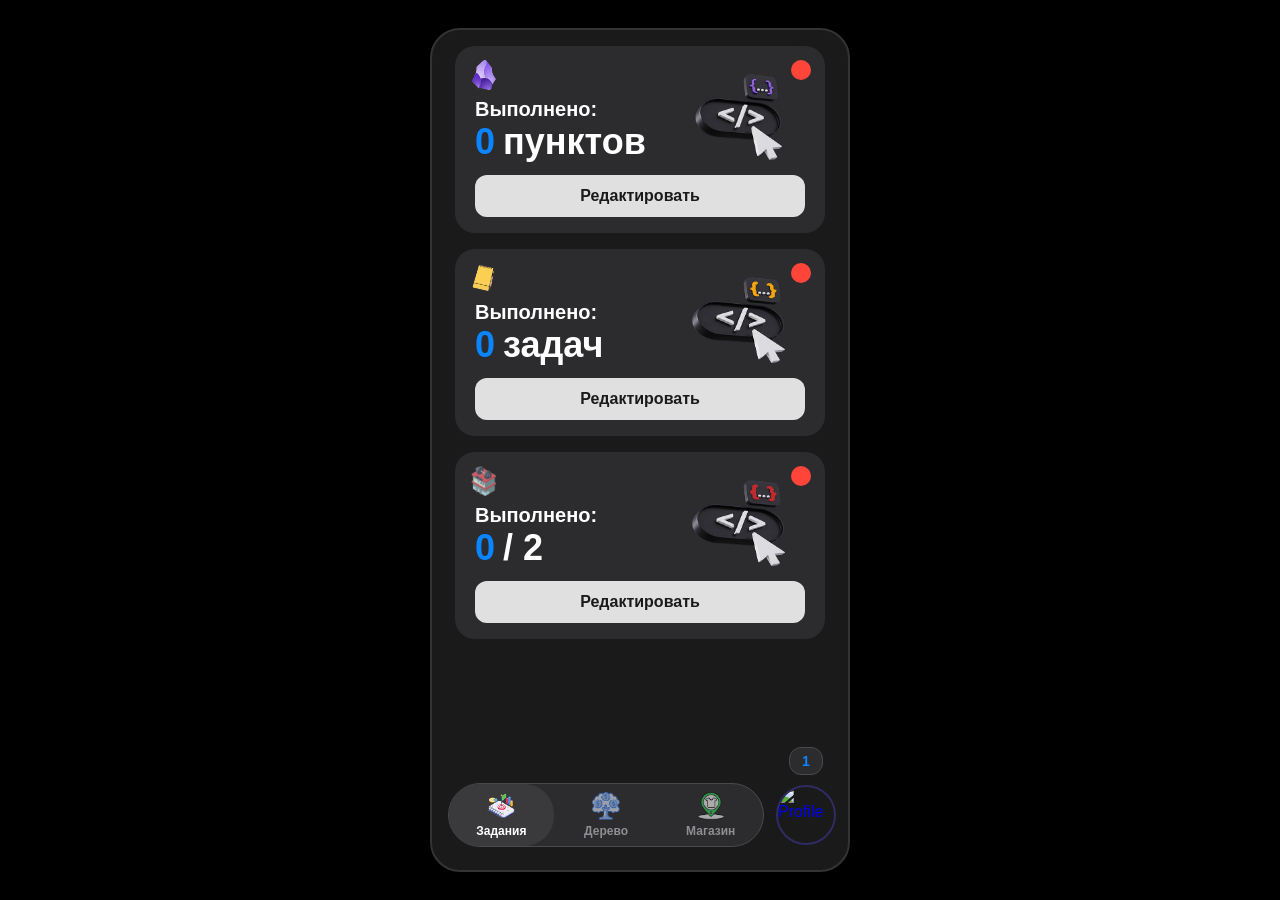
==== templates/index.html @ 5a9691fc "all_frontend" ====
<!DOCTYPE html>
<html lang="ru">
<head>
    <meta charset="UTF-8">
    <meta name="viewport" content="width=device-width, initial-scale=1.0, maximum-scale=1.0, user-scalable=no">
    <title>Mynd9x's App</title>
    <link rel="icon" type="image/png" href="../static/imgs/for_profile/platform_15059942 1.png">
    <link rel="stylesheet" href="/static/style.css">
</head>
<body>

    <div id="toast" class="toast-notification">Успешно!</div>

    <div class="app-container">
        
        <div class="content-wrapper">
            <div id="page-tasks" class="page active">
                <div class="task-card">
                    <div class="status-dot" id="obsidian-status"></div>
                    <img src="../static/imgs/for_zadachi/Group 137.png" class="task-top-icon" alt="obsidian">
                    <div class="task-img-wrapper">
                        <img src="../static/imgs/for_zadachi/Vector.png" alt="code-purple">
                    </div>
                    <div class="task-text-content">
                        <div class="task-title">Выполнено:</div>
                        <div class="task-count"><span id="obsidian-count">0</span> пунктов</div>
                    </div>
                    <button class="btn-edit" id="btn-edit-obsidian">Редактировать</button>
                </div>
                
                <div class="task-card">
                    <div class="status-dot" id="notepad-status"></div>
                    <img src="../static/imgs/for_zadachi/i 7.png" class="task-top-icon" alt="notepad">
                    <div class="task-img-wrapper">
                        <img src="../static/imgs/for_zadachi/Vector 262.png" alt="code-yellow">
                    </div>
                    <div class="task-text-content">
                        <div class="task-title">Выполнено:</div>
                        <div class="task-count"><span id="notepad-count">0</span> задач</div>
                    </div>
                    <button class="btn-edit" id="btn-edit-notepad">Редактировать</button>
                </div>

                <!-- НОВАЯ КАРТОЧКА: ЗАЛ -->
                <div class="task-card">
                    <div class="status-dot" id="gym-status"></div>
                    <img src="../static/imgs/for_zadachi/zak.png" class="task-top-icon" alt="gym">
                    <div class="task-img-wrapper">
                        <img src="../static/imgs/for_zadachi/Vector_zal.png" alt="gym-vector">
                    </div>
                    <div class="task-text-content">
                        <div class="task-title">Выполнено:</div>
                        <div class="task-count"><span id="gym-count">0</span> / 2</div>
                    </div>
                    <button class="btn-edit" id="btn-edit-gym">Редактировать</button>
                </div>

            </div>

            <div id="page-tree" class="page">
                <div style="height: 100%; min-height: 60vh; display: flex; align-items: center; justify-content: center; color: var(--text-secondary); font-size: 20px; font-weight: 700;">
                    Скоро что-то придумаю
                </div>
            </div>

            <div id="page-shop" class="page">
                <div class="shop-grid">
                    <div class="shop-card">
                        <img src="../static/imgs/for_magazine/light.png" class="shop-img" alt="anime">
                        <div class="shop-title">Посмотреть 4 часа ANIME</div>
                        <button class="btn-buy">Купить за 750</button>
                    </div>
                    <div class="shop-card">
                        <img src="../static/imgs/for_magazine/mrrobot.png" class="shop-img" alt="movie">
                        <div class="shop-title">Посмотреть любой фильм</div>
                        <button class="btn-buy">Купить за 450</button>
                    </div>
                    <div class="shop-card">
                        <img src="../static/imgs/for_magazine/grififit.png" class="shop-img" alt="chill">
                        <div class="shop-title">Ничего не делать 1 день</div>
                        <button class="btn-buy">Купить за 1000</button>
                    </div>
                    <div class="shop-card">
                        <img src="../static/imgs/for_magazine/cici.png" class="shop-img" alt="snack">
                        <div class="shop-title">Купить вкусняшку на раз</div>
                        <button class="btn-buy">Купить за 100</button>
                    </div>
                    <div class="shop-card">
                        <img src="../static/imgs/for_magazine/cs2.png" class="shop-img" alt="cs2">
                        <div class="shop-title">Поиграть в комп всю ночь</div>
                        <button class="btn-buy">Купить за 500</button>
                    </div>
                </div>
            </div>

            <div id="page-profile" class="page">
                <div class="stats-row">
                    <div class="stat-card" id="tiktok-card" style="background: linear-gradient(135deg, #1c0a29 0%, #371877 100%);">
                        <img src="../static/imgs/for_profile/platform_15059942 1.png" alt="tiktok">
                        <div class="stat-title">Время в TikTok</div>
                        <div class="progress-track">
                            <div class="progress-fill" id="tiktok-fill" style="width: 0%; background-color: var(--accent-purple); box-shadow: 0 0 8px rgba(191,90,242,0.5);"></div>
                        </div>
                        <div class="stat-subtext" id="tiktok-text">0 / 45 м.</div>
                    </div>
                    
                    <div class="stat-card" id="water-card" style="background: linear-gradient(135deg, #06182c 0%, #14468b 100%);">
                        <img src="../static/imgs/for_profile/free-icon-water-7126651 1.png" alt="water">
                        <div class="stat-title">Количество воды</div>
                        <div class="progress-track">
                            <div class="progress-fill" id="water-fill" style="width: 0%; background-color: var(--accent-blue); box-shadow: 0 0 8px rgba(10,132,255,0.5);"></div>
                        </div>
                        <div class="stat-subtext" id="water-text">0 / 2500 мл.</div>
                    </div>
                </div>

                <div class="user-card">
                    <div class="user-info">
                        <div class="user-profile-header">
                            <img src="https://placehold.co/60/333/fff?text=Avatar" class="avatar-lg" alt="User">
                            <div>
                                <div class="user-name">One_WayyyY</div>
                                <div class="user-lvl">LVL <span id="profile-lvl">1</span></div>
                            </div>
                        </div>
                        <div class="points-box">
                            <div class="points-label">Очков для трат:</div>
                            <div class="points-val" id="profile-coins">0</div>
                        </div>
                    </div>
                    <div class="progress-track" style="height: 10px; background-color: #1a1a1a;">
                        <div class="progress-fill" id="profile-xp-bar" style="width: 0%; background-color: var(--accent-green); box-shadow: 0 0 10px rgba(50, 215, 75, 0.6);"></div>
                    </div>
                    <div class="stat-subtext" id="profile-xp-text">0 / 200</div>
                </div>

                <div class="chart-section">
                    <div class="pie-chart-container">
                        <span class="side-bar-label" style="left:0;">Physical</span>
                        <div class="side-bar" id="bar-physical">
                            <div class="side-bar-fill" id="fill-physical" style="height: 100%; background-color: var(--accent-green);"></div>
                        </div>
                        
                        <div class="pie-chart">
                            <div class="pie-center"></div>
                        </div>
                        
                        <span class="side-bar-label-2" style="right:0;">Social</span>
                        <div class="side-bar" id="bar-social">
                            <div class="side-bar-fill" id="fill-social" style="height: 100%; background-color: var(--accent-green);"></div>
                        </div>
                    </div>

                    <div class="legend">
                        <div class="legend-item">
                            <div class="legend-dot" style="background-color: var(--accent-red);"></div> Деградация
                        </div>
                        <div class="legend-item">
                            <div class="legend-dot" style="background-color: var(--accent-green);"></div> Полезное
                        </div>
                        <div class="legend-item">
                            <div class="legend-dot" style="background-color: var(--accent-blue);"></div> Усталость
                        </div>
                    </div>

                    <div class="morality-bar-container">
                        <span>Успех</span>
                        <span style="color: #000;">Позор</span>
                    </div>
                    <div class="morality-bar-track">
                        <div class="morality-bar-fill" style="width: 65%;"></div>
                    </div>
                </div>
            </div>
        </div>

        <nav class="bottom-nav-wrapper">
            <div class="nav-pill">
                <a href="#" class="nav-item active" data-target="page-tasks">
                    <img src="../static/imgs/for_nav/free-icon-achievement-6059907 1.png" alt="Tasks">
                    Задания
                </a>
                <a href="#" class="nav-item" data-target="page-tree">
                    <img src="../static/imgs/for_nav/free-icon-money-tree-4258383 1.png" alt="Tree">
                    Дерево
                </a>
                <a href="#" class="nav-item" data-target="page-shop">
                    <img src="../static/imgs/for_nav/free-icon-clothing-store-12351517 1.png" alt="Shop">
                    Магазин
                </a>
            </div>

            <a href="#" class="nav-profile" data-target="page-profile">
                <img src="https://placehold.co/60/333/fff?text=Me" alt="Profile">
                <div class="nav-badge" id="nav-badge-val"></div> 
            </a>
        </nav>

        <div class="modal-overlay" id="obsidian-modal">
            <div class="modal-box">
                <label class="check-item">
                    <input type="checkbox" class="obsidian-check">
                    <span class="checkmark"></span>
                    Прочитал все, обновил
                </label>
                <label class="check-item">
                    <input type="checkbox" class="obsidian-check">
                    <span class="checkmark"></span>
                    Зафиксировал новое
                </label>
                <label class="check-item">
                    <input type="checkbox" class="obsidian-check">
                    <span class="checkmark"></span>
                    Проанализировал
                </label>
                <label class="check-item">
                    <input type="checkbox" class="obsidian-check">
                    <span class="checkmark"></span>
                    Другие мелочи
                </label>
                <button class="modal-save-btn" id="save-obsidian-btn">Сохранить</button>
            </div>
        </div>

        <div class="modal-overlay" id="notepad-modal">
            <div class="modal-box">
                <div class="input-group">
                    <label>Целей на день задано:</label>
                    <input type="number" id="notepad-total" placeholder="..." min="0">
                </div>
                <div class="input-group">
                    <label>Целей выполнено:</label>
                    <input type="number" id="notepad-done" placeholder="..." min="0">
                </div>
                <button class="modal-save-btn" id="save-notepad-btn">Сохранить</button>
            </div>
        </div>

        <!-- НОВОЕ МОДАЛЬНОЕ ОКНО: ЗАЛ -->
        <div class="modal-overlay" id="gym-modal">
            <div class="modal-box">
                <label class="check-item">
                    <input type="checkbox" class="gym-check">
                    <span class="checkmark"></span>
                    Поход в зал
                </label>
                <label class="check-item">
                    <input type="checkbox" class="gym-check">
                    <span class="checkmark"></span>
                    Луксмаксинг
                </label>
                
                <div class="input-group" style="margin-bottom: 12px; margin-top: 24px;">
                    <label>Калории (Норма 2000-2100):</label>
                    <input type="number" id="gym-cal" placeholder="ккал" min="0">
                </div>
                
                <div class="input-group" style="display: flex; gap: 10px;">
                    <div style="flex: 1;">
                        <label>Белки (г):</label>
                        <input type="number" id="gym-pro" placeholder="0" min="0">
                    </div>
                    <div style="flex: 1;">
                        <label>Углеводы (г):</label>
                        <input type="number" id="gym-carbs" placeholder="0" min="0">
                    </div>
                </div>
                
                <button class="modal-save-btn" id="save-gym-btn">Сохранить</button>
            </div>
        </div>

    </div>

    <script src="/static/main.js"></script>
</body>
</html>
---- static/style.css ----
:root {
            --bg-color: #1a1a1a;
            --card-bg: #2c2c2e;
            --text-main: #ffffff;
            --text-secondary: #d1d1d6; 
            --accent-blue: #0a84ff;
            --accent-green: #32d74b; 
            --accent-red: #ff453a;
            --accent-purple: #bf5af2;
            --accent-yellow: #ffd60a;
        }

        * {
            box-sizing: border-box;
            margin: 0;
            padding: 0;
            font-family: -apple-system, BlinkMacSystemFont, "Segoe UI", Roboto, Helvetica, Arial, sans-serif;
            -webkit-tap-highlight-color: transparent;
            overflow-y: none; 
        }

        body {
            background-color: #000000;
            display: flex;
            justify-content: center;
            align-items: center;
            min-height: 100vh;
            margin: 0;
            overflow-y: hidden;
            color: var(--text-main);
        }

        .app-container {
            width: 100%;
            max-width: 420px; 
            height: 100vh;
            max-height: 844px;
            background-color: var(--bg-color);
            position: relative;
            overflow-y: auto;
            overflow-x: hidden;
            display: flex;
            flex-direction: column;
            border-radius: 30px;
            border: 2px solid #333;
            box-shadow: 0 0 30px rgba(0, 0, 0, 0.8);
        }

        .app-container::-webkit-scrollbar {
            display: none;
        }

        .content-wrapper {
            padding: 16px;
            padding-bottom: 110px;
            flex-grow: 1;
        }

        @media (max-width: 450px) {
            .app-container {
                max-width: 100%;
                max-height: 100vh;
                border-radius: 0;
                border: none;
            }
        }

        .page {
            display: none;
            animation: fadeIn 0.3s ease-out forwards;
        }
        .page.active {
            display: block;
        }
        
        @keyframes fadeIn {
            from { opacity: 0; transform: translateY(10px); }
            to { opacity: 1; transform: translateY(0); }
        }

        .task-card, .shop-card, .stat-card, .user-card, .chart-section {
            transition: transform 0.2s ease, box-shadow 0.2s ease;
        }
        @media (hover: hover) {
            .task-card:hover, .shop-card:hover, .stat-card:hover {
                transform: translateY(-2px);
                box-shadow: 0 6px 16px rgba(0, 0, 0, 0.4);
            }
        }
        .btn-buy, .btn-edit {
            transition: transform 0.1s ease, opacity 0.2s ease;
        }
        .btn-buy:active, .btn-edit:active {
            transform: scale(0.96);
            opacity: 0.8;
        }

        /* --- СТРАНИЦА: ЗАДАНИЯ --- */
        .task-card {
            background-color: var(--card-bg);
            border-radius: 20px;
            padding: 16px 20px; 
            margin: 0 7px 16px 7px; 
            position: relative;
        }
        
        .status-dot {
            position: absolute;
            top: 14px;
            right: 14px;
            width: 20px; 
            height: 20px;
            background-color: var(--accent-red);
            border-radius: 50%;
            z-index: 3;
            transition: background-color 0.3s ease;
        }

        .status-green {
            background-color: var(--accent-green) !important;
            box-shadow: 0 0 10px rgba(50, 215, 75, 0.6);
        }

        .task-top-icon {
            position: absolute;
            top: 14px;
            left: 14px;
            width: 30px; 
            object-fit: contain;
        }

        .task-img-wrapper {
            position: absolute;
            right: 14px; 
            width: 140px; 
            height: 140px;
            top: -2px;
            display: flex;
            justify-content: center;
            align-items: center;
            z-index: 1;
            pointer-events: none;
        }
        .task-img-wrapper img {
            width: 100%;
            height: 100%;
            object-fit: contain;
        }

        .task-text-content {
            position: relative;
            z-index: 2;
            margin-top: 36px;
        }

        .task-title {
            font-size: 20px;
            font-weight: 900;
            color: #ffffff;
            margin-bottom: 0px;
        }
        .task-count {
            font-size: 36px;
            font-weight: 900;
            color: #ffffff;
            margin-bottom: 12px;
            display: flex;
            align-items: baseline;
            gap: 8px;
        }
        .task-count span {
            color: var(--accent-blue);
        }
        .btn-edit {
            background-color: #e0e0e0;
            color: #1a1a1a;
            width: 100%;
            padding: 12px;
            border-radius: 12px;
            border: none;
            font-size: 16px;
            font-weight: 900;
            cursor: pointer;
            position: relative;
            z-index: 3;
        }

        /* --- МОДАЛЬНЫЕ ОКНА --- */
        .modal-overlay {
            position: fixed;
            top: 0; left: 0; width: 100%; height: 100%;
            background: rgba(0, 0, 0, 0.7);
            z-index: 1000;
            display: flex;
            justify-content: center;
            align-items: center;
            opacity: 0;
            pointer-events: none;
            transition: opacity 0.3s ease;
        }
        .modal-overlay.active {
            opacity: 1;
            pointer-events: auto;
        }
        .modal-box {
            background-color: #151515;
            border-radius: 20px;
            padding: 30px 24px;
            width: 85%;
            max-width: 320px;
            transform: translateY(20px);
            transition: transform 0.3s ease;
            box-shadow: 0 10px 40px rgba(0, 0, 0, 0.9);
        }
        .modal-overlay.active .modal-box {
            transform: translateY(0);
        }
        
        .check-item {
            display: flex;
            align-items: center;
            gap: 14px;
            color: #ffffff;
            font-size: 16px;
            font-weight: 800;
            cursor: pointer;
            margin-bottom: 18px;
        }
        .check-item input {
            display: none;
        }
        .checkmark {
            width: 24px;
            height: 24px;
            border: 1.5px solid #a1a1aa;
            display: inline-block;
            position: relative;
            border-radius: 3px;
            flex-shrink: 0;
            transition: all 0.2s;
        }
        .check-item input:checked + .checkmark {
            background-color: #ffffff;
            border-color: #ffffff;
        }
        .check-item input:checked + .checkmark::after {
            content: '';
            position: absolute;
            left: 7.5px;
            top: 3px;
            width: 5px;
            height: 11px;
            border: solid #151515;
            border-width: 0 2.5px 2.5px 0;
            transform: rotate(45deg);
        }

        .input-group {
            margin-bottom: 24px;
        }
        .input-group label {
            display: block;
            color: #a1a1aa;
            font-size: 13px;
            font-weight: 800;
            margin-bottom: 8px;
            margin-left: 4px;
        }
        .input-group input {
            width: 100%;
            background-color: transparent;
            border: 1.5px solid #ffffff;
            border-radius: 16px;
            padding: 14px 16px;
            color: #ffffff;
            font-size: 20px;
            font-weight: 800;
            outline: none;
            transition: border-color 0.2s;
        }
        .input-group input:focus {
            border-color: var(--accent-blue);
        }

        .modal-save-btn {
            background-color: #d1d1d6;
            color: #1a1a1a;
            width: 100%;
            padding: 14px;
            border-radius: 16px;
            border: none;
            font-size: 18px;
            font-weight: 900;
            cursor: pointer;
            margin-top: 12px;
            transition: transform 0.1s;
        }
        .modal-save-btn:active {
            transform: scale(0.96);
        }

        /* --- TOAST --- */
        .toast-notification {
            position: fixed;
            top: -80px;
            left: 50%;
            transform: translateX(-50%);
            background-color: var(--accent-green);
            color: #000;
            padding: 12px 24px;
            border-radius: 30px;
            font-weight: 900;
            font-size: 15px;
            z-index: 2000;
            box-shadow: 0 10px 20px rgba(50, 215, 75, 0.4);
            transition: top 0.4s cubic-bezier(0.175, 0.885, 0.32, 1.275);
            pointer-events: none;
            text-align: center;
            width: max-content;
            max-width: 90%;
        }
        .toast-notification.show {
            top: 60px;
        }
        .toast-notification.error {
            background-color: var(--accent-red);
            color: white;
            box-shadow: 0 10px 20px rgba(255, 69, 58, 0.4);
        }

        /* --- СТРАНИЦА: МАГАЗИН --- */
        .shop-grid {
            display: grid;
            grid-template-columns: 1fr 1fr;
            gap: 12px;
            margin-top: 20px;
        }
        .shop-card {
            background-color: var(--card-bg);
            border-radius: 16px;
            overflow: hidden;
            display: flex;
            flex-direction: column;
        }
        .shop-img {
            width: 100%;
            height: 110px;
            object-fit: contain; 
        }
        .shop-title {
            padding: 14px 10px;
            font-size: 14px;
            font-weight: 700;
            text-align: center;
            flex-grow: 1;
            display: flex;
            align-items: center;
            justify-content: center;
            color: #ffffff; 
        }
        .btn-buy {
            background-color: #e5e5ea;
            color: #000;
            margin: 0 10px 10px 10px;
            padding: 10px;
            border-radius: 10px;
            border: none;
            font-size: 15px;
            font-weight: 800;
            cursor: pointer;
        }

        /* --- СТРАНИЦА: ПРОФИЛЬ --- */
        .stats-row {
            display: flex;
            gap: 12px;
            margin-bottom: 16px;
        }
        .stat-card {
            flex: 1;
            background-color: var(--card-bg);
            border-radius: 16px;
            padding: 16px;
            text-align: center;
            cursor: pointer;
        }
        .stat-card:active {
            transform: scale(0.96);
        }
        .stat-card img {
            height: 40px;
            object-fit: contain;
            margin-bottom: 8px;
        }
        .stat-title {
            font-size: 14px;
            font-weight: 600;
            margin-bottom: 12px;
            color: #ffffff;
        }
        
        .progress-track {
            height: 8px;
            background-color: #1a1a1a;
            margin-left: 10px;
            margin-right: 10px;
            border-radius: 4px;
            overflow: hidden;
            position: relative;
            top: -6px;
        }
        .progress-fill {
            height: 100%;
            border-radius: 4px;
            transition: width 0.3s ease, background-color 0.3s ease;
        }
        
        .stat-subtext {
            font-size: 10px;
            text-align: right;
            margin-right: 15px;
            color: #ffffff; 
            font-weight: 700;
            margin-bottom: 15px;
            position: relative;
            top: -6px;
        }

        .user-card {
            background-color: #121212;
            border-radius: 20px;
            margin-bottom: 16px;
        }
        .user-info {
            display: flex;
            align-items: center;
            justify-content: space-between;
            padding: 12px;
            margin-bottom: 16px;
            border-radius: 20px;
            background-color: #272727;
            border-bottom: 2.5px solid #444444;
        }
        .user-profile-header {
            display: flex;
            align-items: center;
            gap: 12px;
        }
        .avatar-lg {
            width: 56px;
            height: 56px;
            border-radius: 14px;
            object-fit: cover;
        }
        .user-name {
            font-size: 16px;
            font-weight: 700;
            color: #ffffff;
        }
        .user-lvl {
            font-size: 14px;
            font-weight: 700;
            color: #ffffff;
            margin-top: 2px;
        }
        .user-lvl span {
            color: var(--accent-blue);
        }
        .points-box {
            background-color: #1a1a1a;
            padding-left: 12px;
            padding-right: 40px;
            padding-top: 8px;
            padding-bottom: 8px;
            border-radius: 12px;
            text-align: right;
        }
        .points-label {
            font-size: 12px;
            color: var(--text-secondary);
            margin-bottom: 4px;
            font-weight: 600;
        }
        .points-val {
            width: 45%;
            padding: 6px;
            font-size: 16px;
            border-radius: 8px;
            font-weight: 700;
            color: #ffffff; 
            text-align: left;
            transition: color 0.3s;
        }
        
        .chart-section {
            background-color: #252525;
            border-radius: 20px;
            padding: 20px;
            margin-bottom: 16px;
            color: #ffffff;
        }
        .pie-chart-container {
            display: flex;
            justify-content: space-between;
            align-items: center;
            margin-bottom: 24px;
        }
        
        .side-bar {
            width: 44px;
            height: 180px;
            background-color: #1a1a1a;
            border-radius: 8px;
            position: relative;
            overflow: hidden;
            border: 1px solid #333;
            cursor: ns-resize; 
            touch-action: none;
        }
        .side-bar-fill {
            position: absolute;
            bottom: 0;
            width: 100%;
            border-radius: 4px;
            transition: height 0.1s ease, background-color 0.3s ease;
        }
        .side-bar-label {
            position: absolute;
            top: 320px;
            font-size: 15px;
            font-weight: 800;
            color: #ffffff;
            margin-left: 13px;
            z-index: 2;
            margin-top: 2px;
        }
        .side-bar-label-2 {
            position: absolute;
            top: 320px;
            font-size: 15px;
            font-weight: 800;
            color: #ffffff;
            margin-right: 21.5px;
            z-index: 2;
            margin-top: 2px;
        }
        .pie-chart {
            width: 190px;
            height: 190px;
            border-radius: 50%;
            background: conic-gradient(
                var(--accent-red) 0% 15%,
                var(--accent-green) 15% 70%,
                var(--accent-blue) 70% 100%
            );
            position: relative;
        }
        .pie-center {
            position: absolute;
            top: 50%;
            left: 50%;
            transform: translate(-50%, -50%);
            width: 18px;
            height: 18px;
            background-color: #272727;
            border-radius: 50%;
        }
        .legend {
            display: flex;
            justify-content: space-around;
            margin-bottom: 24px;
            background-color: #1a1a1a;
            padding: 12px;
            border-radius: 12px;
        }
        .legend-item {
            display: flex;
            align-items: center;
            gap: 8px;
            font-size: 12px;
            font-weight: 700;
            color: #ffffff;
        }
        .legend-dot {
            width: 14px;
            height: 14px;
            border-radius: 50%;
        }
        
        .morality-bar-container {
            display: flex;
            justify-content: space-between;
            font-size: 14px;
            font-weight: 800;
            margin-bottom: 8px;
            color: #ffffff;
        }
        .morality-bar-track {
            height: 24px;
            background: linear-gradient(to right, #2d2d30, #000000); 
            border-radius: 20px;
            overflow: hidden;
            border: 1px solid #333;
        }
        .morality-bar-fill {
            height: 100%;
            background-color: #ffffff;
            box-shadow: 0 0 50px rgba(255,255,255,0.3);
        }

        /* --- НАВИГАЦИЯ --- */
        .bottom-nav-wrapper {
            position: fixed;
            top: 87%;
            width: 100%;
            max-width: 420px;
            display: flex;
            justify-content: center;
            align-items: center;
            gap: 12px;
            z-index: 100;
            padding: 0 16px;
            pointer-events: none;
        }

        .bottom-nav-wrapper > * {
            pointer-events: auto;
        }

        .nav-pill {
            display: flex;
            background-color: #2c2c2e;
            border-radius: 40px;
            border: 1px solid #4a4a4c;
            flex-grow: 1;
            justify-content: space-between;
        }

        .nav-item {
            display: flex;
            flex-direction: column;
            align-items: center;
            justify-content: center;
            padding: 8px 12px;
            border-radius: 30px;
            color: #8e8e93;
            text-decoration: none;
            font-size: 12px;
            font-weight: 600;
            transition: 0.3s;
            flex: 1;
        }
        .nav-item img {
            width: 28px;
            height: 28px;
            margin-bottom: 4px;
            opacity: 0.6;
            transition: 0.3s;
        }

        .nav-item.active {
            background-color: #3a3a3c;
            color: var(--text-main);
        }
        .nav-item.active img {
            opacity: 1;
        }

        .nav-profile {
            position: relative;
            width: 60px;
            height: 60px;
            border-radius: 50%;
            border: 2px solid #302b63;
            background-color: #1a1a1a;
            display: flex;
            align-items: center;
            justify-content: center;
            flex-shrink: 0;
            text-decoration: none;
            transition: 0.3s;
        }
        
        .nav-profile img {
            width: 56px;
            height: 56px;
            border-radius: 50%;
            object-fit: cover;
        }

        .nav-profile.active {
            border-color: var(--accent-blue);
            box-shadow: 0 0 50px rgba(10, 132, 255, 0.3);
        }

        .nav-badge {
            position: absolute;
            top: -40px;
            background-color: #2c2c2e;
            border: 1px solid #4a4a4c;
            color: #0a84ff;
            font-size: 14px;
            font-weight: 800;
            padding: 5px 12px;
            border-radius: 12px;
        }
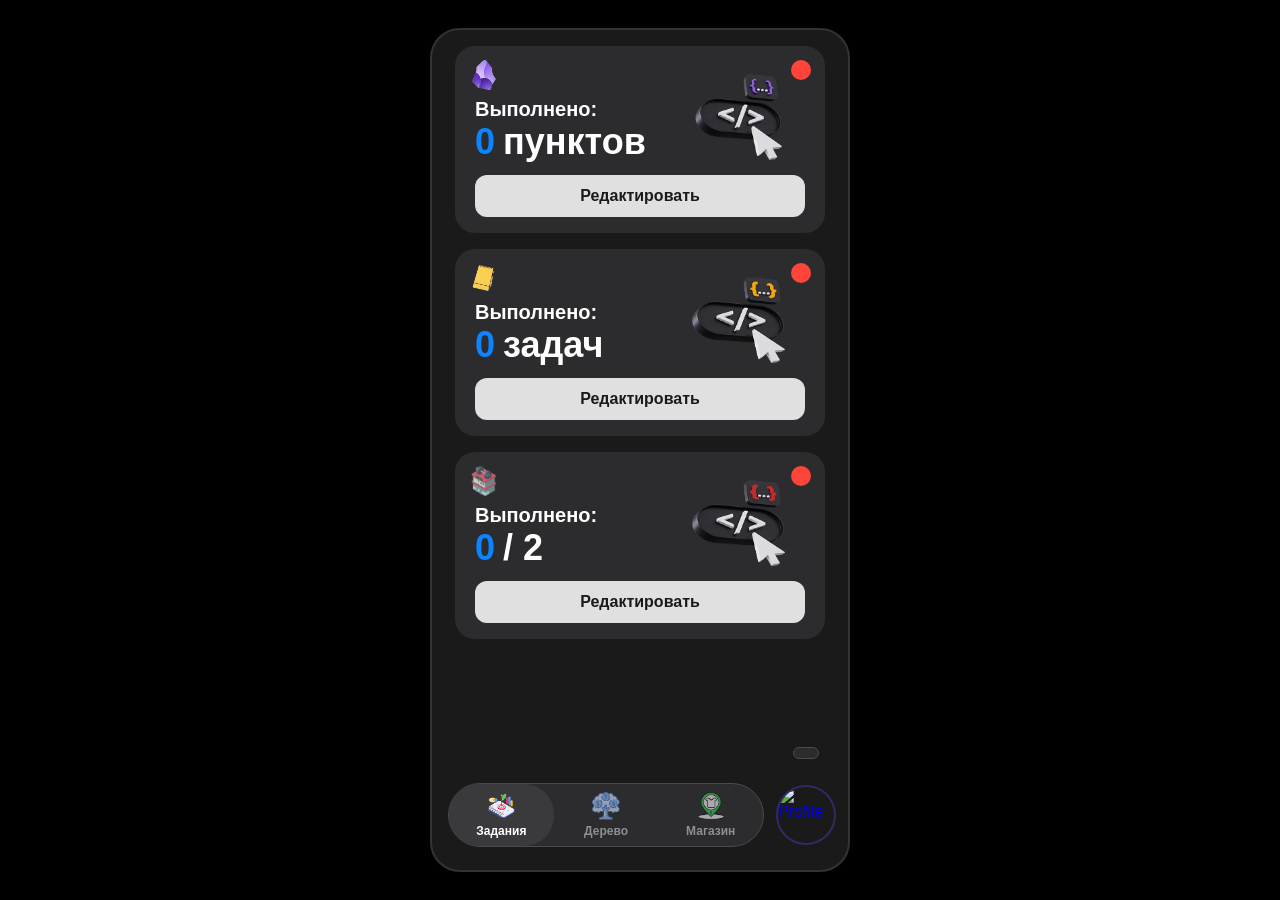
==== commit ea57f3d2: "edit_backend" ====
--- a/templates/index.html
+++ b/templates/index.html
@@ -6,6 +6,7 @@
     <title>Mynd9x's App</title>
     <link rel="icon" type="image/png" href="../static/imgs/for_profile/platform_15059942 1.png">
     <link rel="stylesheet" href="/static/style.css">
+    
 </head>
 <body>
 
@@ -271,8 +272,8 @@
         </div>
 
     </div>
-
+</body>
+    <script src="https://telegram.org/js/telegram-web-app.js"></script>
     <script src="/static/main.js"></script>
-</body>
 </html>
 
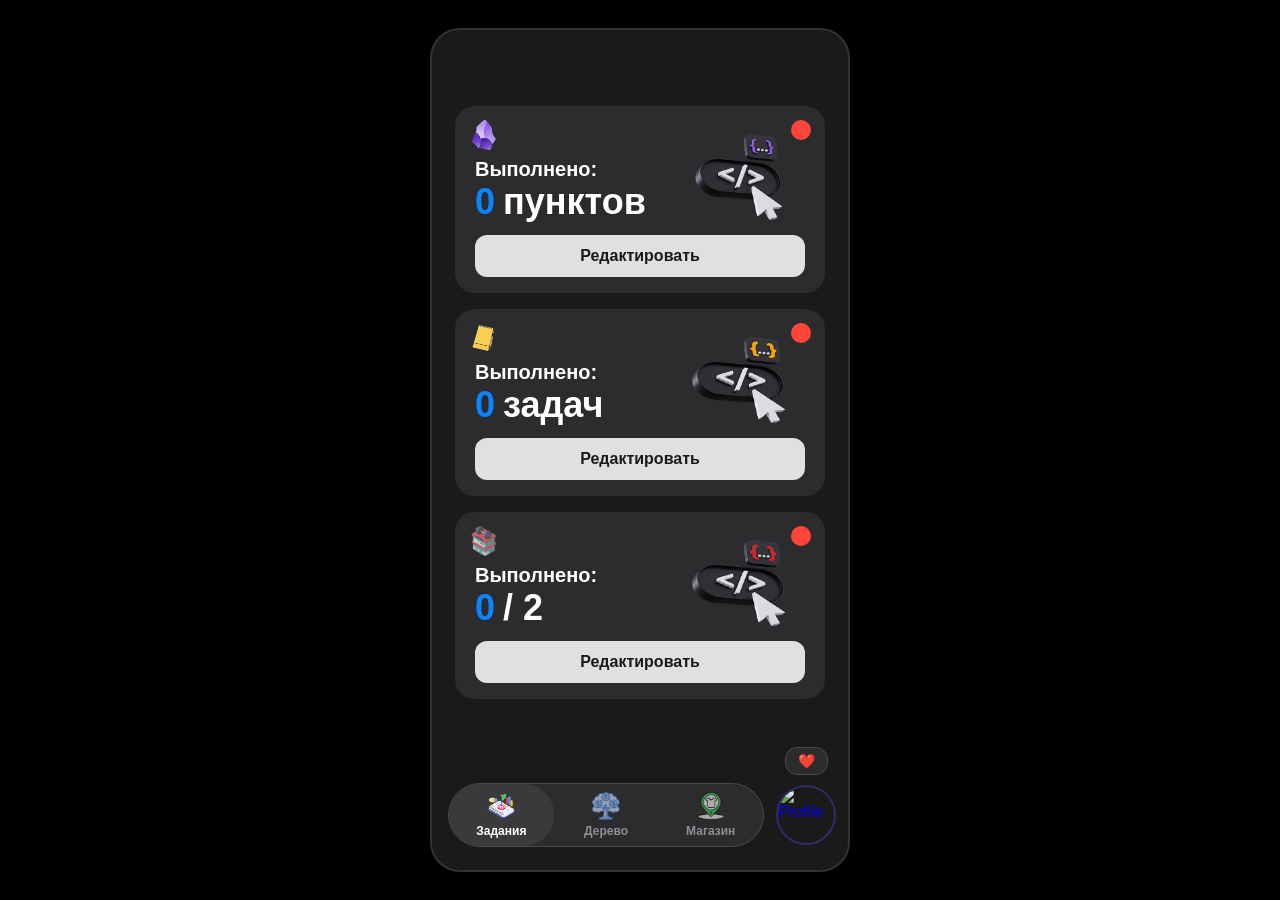
==== commit 6895e063: "deploy" ====
--- a/templates/index.html
+++ b/templates/index.html
@@ -7,6 +7,8 @@
     <link rel="icon" type="image/png" href="../static/imgs/for_profile/platform_15059942 1.png">
     <link rel="stylesheet" href="/static/style.css">
     
+    <!-- Скрипт Telegram -->
+    <script src="https://telegram.org/js/telegram-web-app.js"></script>
 </head>
 <body>
 
@@ -42,7 +44,6 @@
                     <button class="btn-edit" id="btn-edit-notepad">Редактировать</button>
                 </div>
 
-                <!-- НОВАЯ КАРТОЧКА: ЗАЛ -->
                 <div class="task-card">
                     <div class="status-dot" id="gym-status"></div>
                     <img src="../static/imgs/for_zadachi/zak.png" class="task-top-icon" alt="gym">
@@ -55,7 +56,6 @@
                     </div>
                     <button class="btn-edit" id="btn-edit-gym">Редактировать</button>
                 </div>
-
             </div>
 
             <div id="page-tree" class="page">
@@ -118,9 +118,9 @@
                 <div class="user-card">
                     <div class="user-info">
                         <div class="user-profile-header">
-                            <img src="https://placehold.co/60/333/fff?text=Avatar" class="avatar-lg" alt="User">
+                            <img src="https://placehold.co/60/333/fff?text=Avatar" class="avatar-lg" id="user-avatar" alt="User">
                             <div>
-                                <div class="user-name">One_WayyyY</div>
+                                <div class="user-name" id="user-name">Загрузка...</div>
                                 <div class="user-lvl">LVL <span id="profile-lvl">1</span></div>
                             </div>
                         </div>
@@ -192,8 +192,8 @@
             </div>
 
             <a href="#" class="nav-profile" data-target="page-profile">
-                <img src="https://placehold.co/60/333/fff?text=Me" alt="Profile">
-                <div class="nav-badge" id="nav-badge-val"></div> 
+                <img src="https://placehold.co/60/333/fff?text=Me" id="nav-avatar" alt="Profile">
+                <div class="nav-badge" id="nav-badge-val">❤️</div> 
             </a>
         </nav>
 
@@ -237,7 +237,6 @@
             </div>
         </div>
 
-        <!-- НОВОЕ МОДАЛЬНОЕ ОКНО: ЗАЛ -->
         <div class="modal-overlay" id="gym-modal">
             <div class="modal-box">
                 <label class="check-item">
@@ -272,8 +271,7 @@
         </div>
 
     </div>
+
+    <script src="/static/main.js"></script>
 </body>
-    <script src="https://telegram.org/js/telegram-web-app.js"></script>
-    <script src="/static/main.js"></script>
-</html>
-
+</html>
--- a/static/style.css
+++ b/static/style.css
@@ -54,6 +54,7 @@
             padding: 16px;
             padding-bottom: 110px;
             flex-grow: 1;
+            margin-top: 60px;
         }
 
         @media (max-width: 450px) {
@@ -333,7 +334,6 @@
             display: grid;
             grid-template-columns: 1fr 1fr;
             gap: 12px;
-            margin-top: 20px;
         }
         .shop-card {
             background-color: var(--card-bg);
@@ -703,5 +703,6 @@
             font-weight: 800;
             padding: 5px 12px;
             border-radius: 12px;
-        }
-
+            z-index: 9999;
+}
+
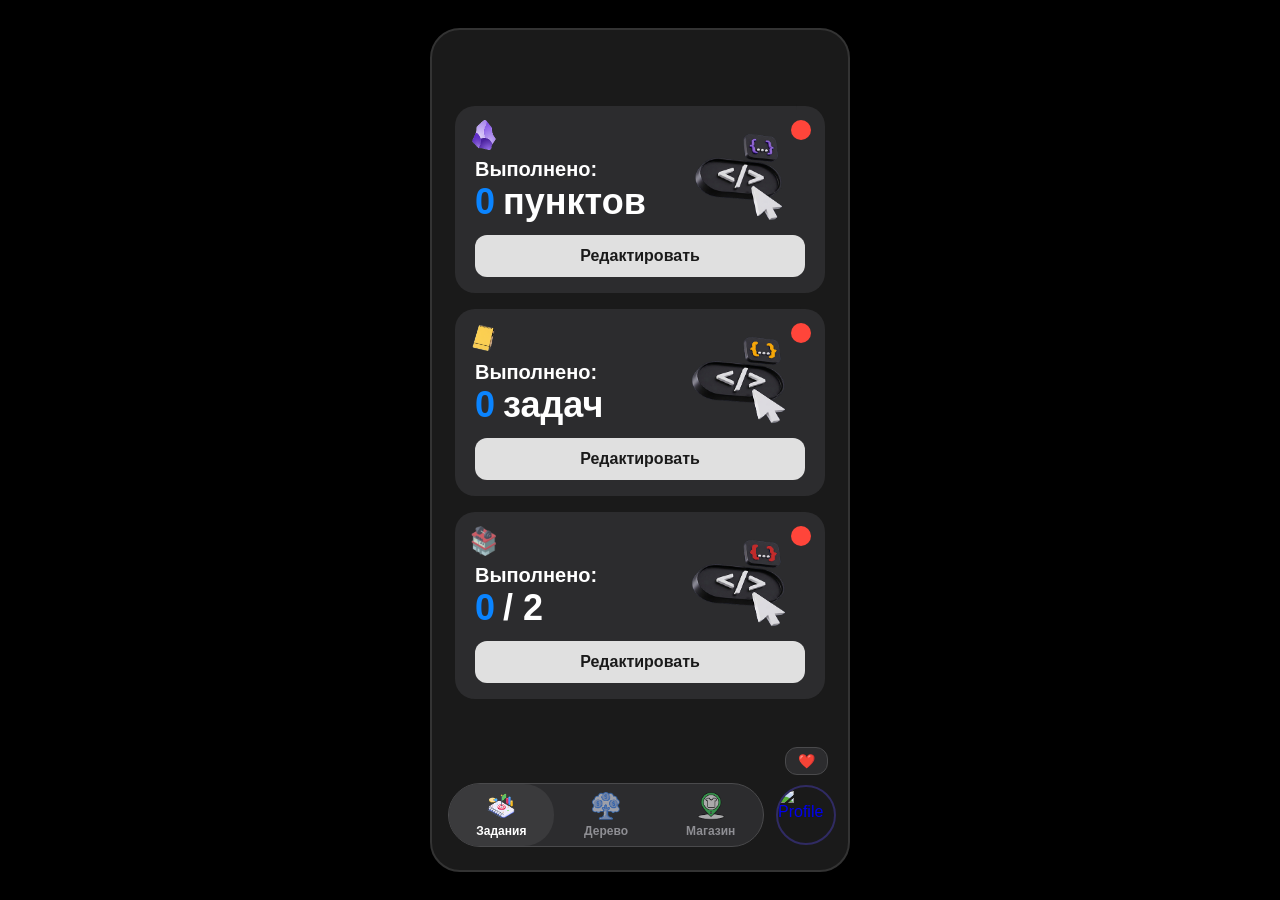
==== commit 71a6fb7a: "sfogj" ====
--- a/templates/index.html
+++ b/templates/index.html
@@ -96,7 +96,7 @@
 
             <div id="page-profile" class="page">
                 <div class="stats-row">
-                    <div class="stat-card" id="tiktok-card" style="background: linear-gradient(135deg, #1c0a29 0%, #371877 100%);">
+                    <div class="stat-card" id="tiktok-card" style="background: linear-gradient(135deg, #381750 0%, #5428ac 100%);">
                         <img src="../static/imgs/for_profile/platform_15059942 1.png" alt="tiktok">
                         <div class="stat-title">Время в TikTok</div>
                         <div class="progress-track">
@@ -105,7 +105,7 @@
                         <div class="stat-subtext" id="tiktok-text">0 / 45 м.</div>
                     </div>
                     
-                    <div class="stat-card" id="water-card" style="background: linear-gradient(135deg, #06182c 0%, #14468b 100%);">
+                    <div class="stat-card" id="water-card" style="background: linear-gradient(135deg, #0c2c52 0%, #236cd1 100%);">
                         <img src="../static/imgs/for_profile/free-icon-water-7126651 1.png" alt="water">
                         <div class="stat-title">Количество воды</div>
                         <div class="progress-track">
--- a/static/style.css
+++ b/static/style.css
@@ -373,22 +373,25 @@
         /* --- СТРАНИЦА: ПРОФИЛЬ --- */
         .stats-row {
             display: flex;
-            gap: 12px;
+            gap: 20px;
             margin-bottom: 16px;
         }
         .stat-card {
             flex: 1;
             background-color: var(--card-bg);
             border-radius: 16px;
-            padding: 16px;
+            padding: 2px;
             text-align: center;
             cursor: pointer;
         }
         .stat-card:active {
             transform: scale(0.96);
         }
+        /* Более компактные карточки TikTok и воды */
+
+
         .stat-card img {
-            height: 40px;
+            height: 55px;
             object-fit: contain;
             margin-bottom: 8px;
         }
@@ -706,3 +709,41 @@
             z-index: 9999;
 }
 
+
+
+/* Компактные карточки TikTok и воды */
+    #tiktok-card,
+    #water-card {
+        padding-top: 35px;
+    }
+    
+    #tiktok-card img,
+    #water-card img {
+        height: 48px;
+        margin-bottom: 6px;
+    }
+    
+    /* Ровные подписи Physical / Social */
+    .side-bar-label {
+        position: absolute;
+        top: 330px;
+        left: 0;
+        transform: translateX(13px);
+        margin-left: 0;
+        font-size: 15px;
+        font-weight: 800;
+        color: #ffffff;
+        z-index: 2;
+    }
+    
+    .side-bar-label-2 {
+        position: absolute;
+        top: 330px;
+        right: 0;
+        transform: translateX(-22px);
+        margin-right: 0;
+        font-size: 15px;
+        font-weight: 800;
+        color: #ffffff;
+        z-index: 2;
+    }
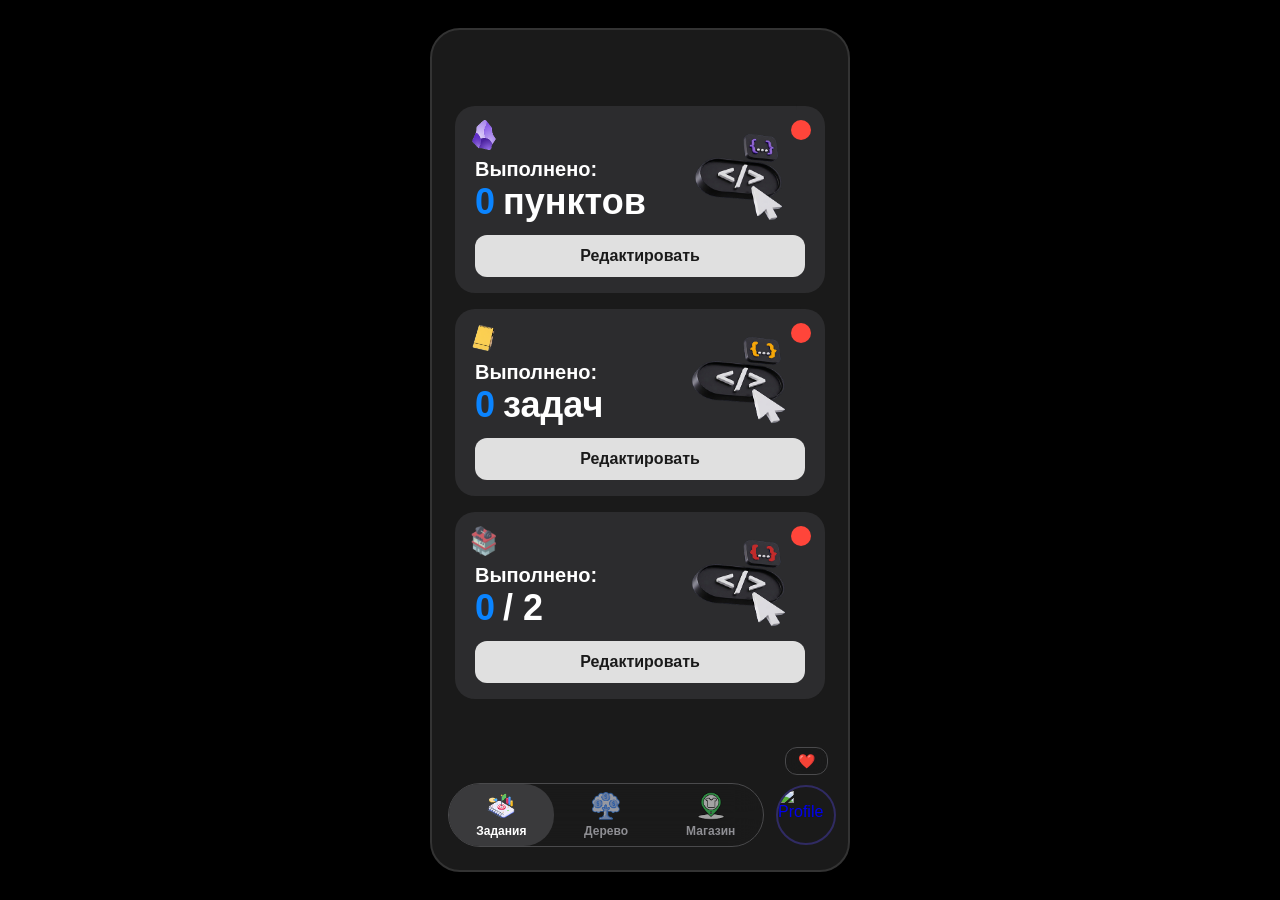
==== commit b0ec0b38: "edit" ====
--- a/templates/index.html
+++ b/templates/index.html
@@ -90,6 +90,11 @@
                         <img src="../static/imgs/for_magazine/cs2.png" class="shop-img" alt="cs2">
                         <div class="shop-title">Поиграть в комп всю ночь</div>
                         <button class="btn-buy">Купить за 500</button>
+                    </div>
+                    <div class="shop-card">
+                        <img src="../static/imgs/for_magazine/photo3.png" class="shop-img" alt="cs2">
+                        <div class="shop-title">Попросить желание у Насти</div>
+                        <button class="btn-buy">Купить за 400</button>
                     </div>
                 </div>
             </div>
--- a/static/style.css
+++ b/static/style.css
@@ -632,7 +632,8 @@
 
         .nav-pill {
             display: flex;
-            background-color: #2c2c2e;
+            background-color: none;
+            backdrop-filter: blur(15px);
             border-radius: 40px;
             border: 1px solid #4a4a4c;
             flex-grow: 1;
@@ -699,7 +700,8 @@
         .nav-badge {
             position: absolute;
             top: -40px;
-            background-color: #2c2c2e;
+            background-color: none;
+            backdrop-filter: blur(15px);
             border: 1px solid #4a4a4c;
             color: #0a84ff;
             font-size: 14px;
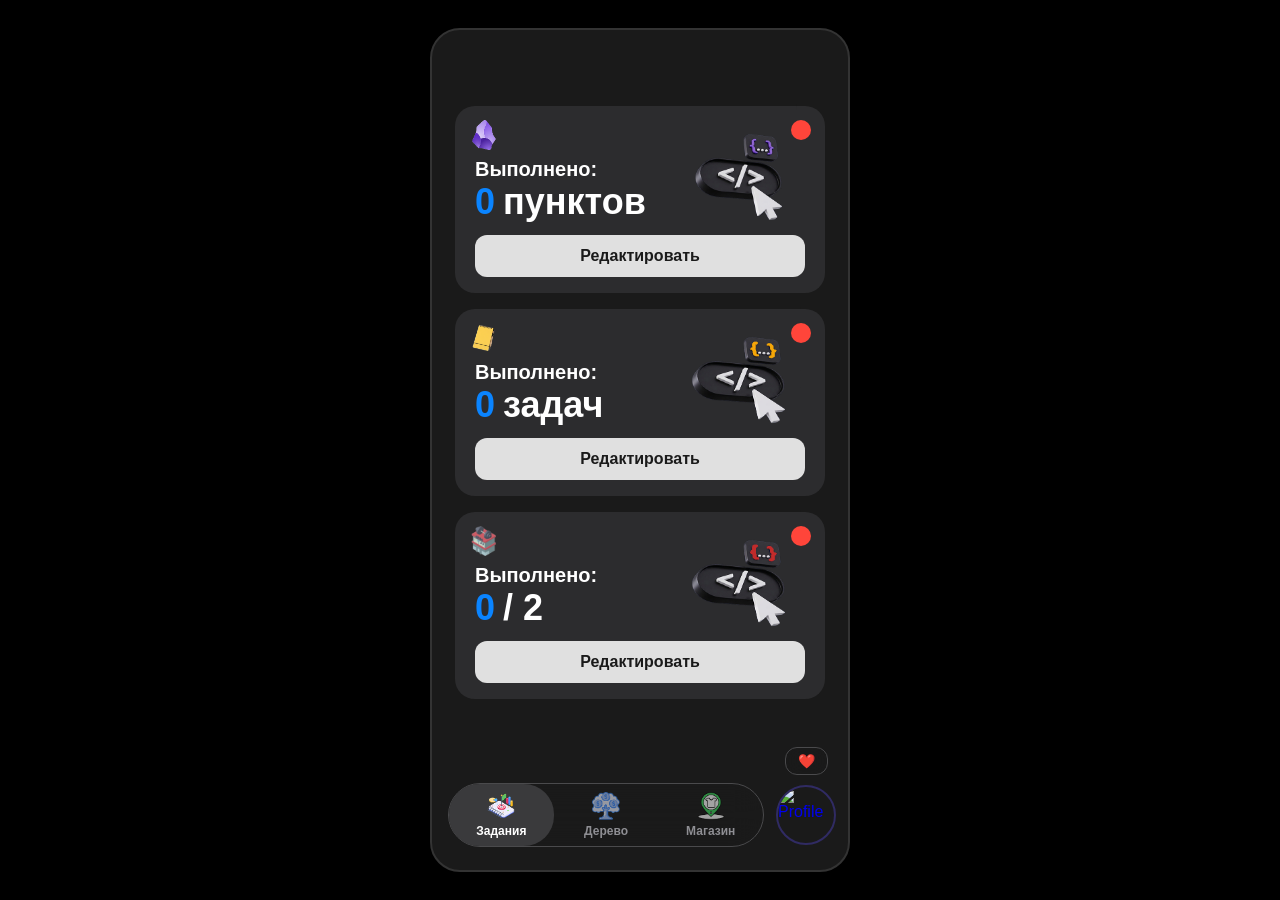
==== commit fda34ee1: "add_tree" ====
--- a/templates/index.html
+++ b/templates/index.html
@@ -58,9 +58,10 @@
                 </div>
             </div>
 
+            
             <div id="page-tree" class="page">
-                <div style="height: 100%; min-height: 60vh; display: flex; align-items: center; justify-content: center; color: var(--text-secondary); font-size: 20px; font-weight: 700;">
-                    Скоро что-то придумаю
+                <div class="tree-container">
+                    <canvas id="treeCanvas" width="300" height="400"></canvas>
                 </div>
             </div>
 
--- a/static/style.css
+++ b/static/style.css
@@ -748,4 +748,29 @@
         font-weight: 800;
         color: #ffffff;
         z-index: 2;
-    }+    }
+
+
+
+
+/* --- СТРАНИЦА: ДЕРЕВО --- */
+.tree-container {
+    width: 100%;
+    height: 100vh;
+    display: flex;
+    align-items: start;
+    justify-content: center;
+    background: transparent;
+    overflow: hidden;
+    position: relative;
+}
+
+#treeCanvas {
+    width: 100%;
+    height: 100%;
+    display: block;
+}
+#page-tree {
+    /* Если у тебя уже есть общие стили для .page, добавь только высоту */
+    width: 100%;
+}
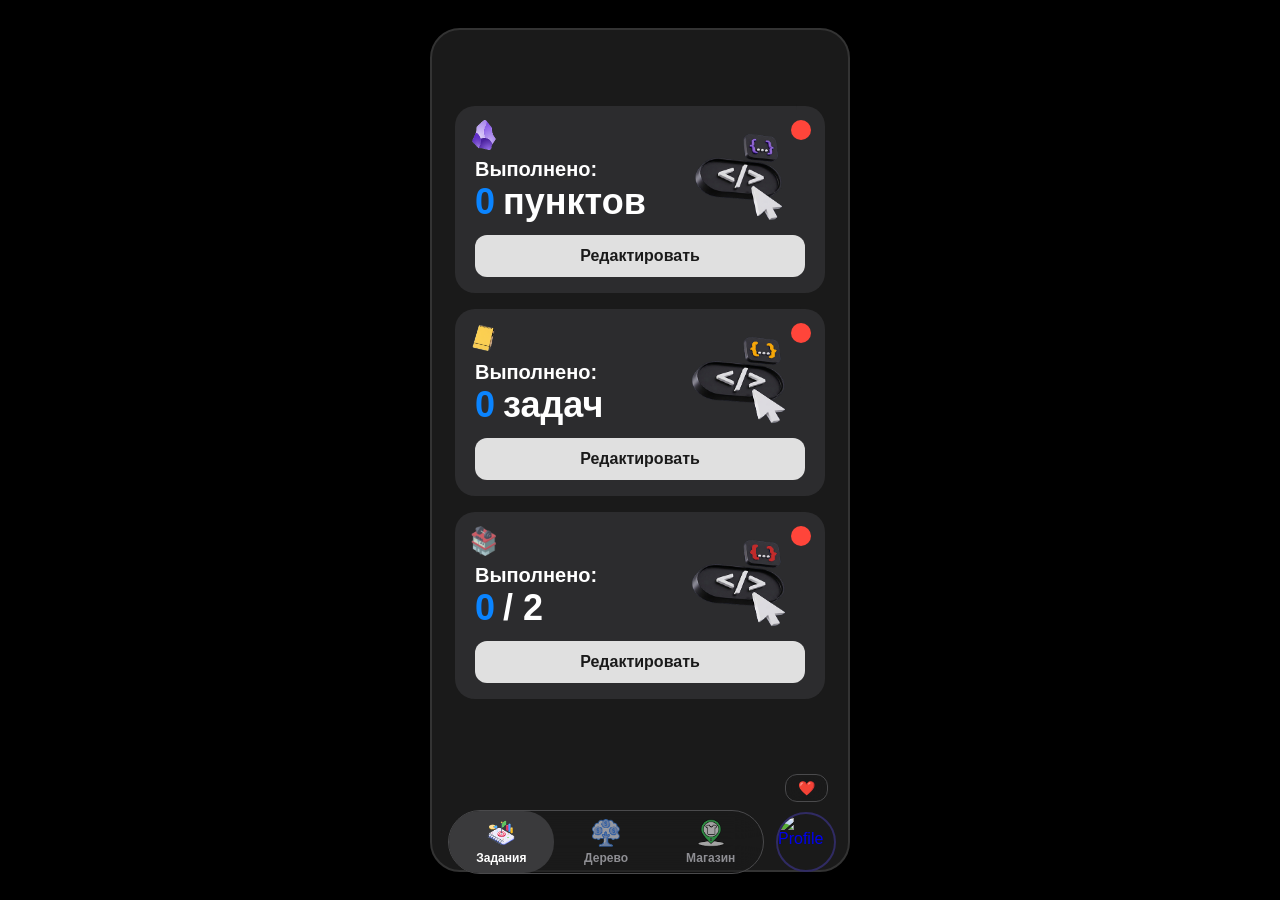
==== commit f6204014: "edit_gym" ====
--- a/templates/index.html
+++ b/templates/index.html
@@ -271,7 +271,74 @@
                         <input type="number" id="gym-carbs" placeholder="0" min="0">
                     </div>
                 </div>
-                
+
+                <!-- НОВЫЙ БЛОК СО СКЕЛЕТОМ (Спереди и Сзади) -->
+                <div class="anatomy-container" style="text-align: center; margin-bottom: 20px;">
+                    <label style="display: block; color: #a1a1aa; font-size: 13px; font-weight: 800; margin-bottom: 10px;">Прокачанные зоны:</label>
+                    <svg id="body-map" viewBox="0 0 210 200" xmlns="http://www.w3.org/2000/svg" style="width: 100%; max-width: 280px; height: auto; display: block; margin: 0 auto;">
+                        <g stroke="#151515" stroke-width="1.5" stroke-linejoin="round" cursor="pointer">
+                            
+                            <!-- ================= СЕРЕДИ (FRONT) ================= -->
+                            <!-- Шея -->
+                            <polygon data-state="0" points="47,24 53,24 53,32 47,32" fill="#333333"/>
+                            <!-- Голова -->
+                            <circle data-state="0" cx="50" cy="16" r="10" fill="#333333"/>
+                            <!-- Плечи -->
+                            <polygon data-state="0" points="47,32 28,40 38,48" fill="#333333"/>
+                            <polygon data-state="0" points="53,32 72,40 62,48" fill="#333333"/>
+                            <!-- Грудь -->
+                            <polygon data-state="0" points="47,32 53,32 62,48 60,60 50,62 40,60 38,48" fill="#333333"/>
+                            <!-- Пресс -->
+                            <polygon data-state="0" points="40,60 50,62 60,60 56,80 50,82 44,80" fill="#333333"/>
+                            <!-- Таз / Низ живота -->
+                            <polygon data-state="0" points="44,80 50,82 56,80 58,92 50,96 42,92" fill="#333333"/>
+                            <!-- Бицепсы -->
+                            <polygon data-state="0" points="28,40 22,65 30,65 38,48" fill="#333333"/>
+                            <polygon data-state="0" points="72,40 78,65 70,65 62,48" fill="#333333"/>
+                            <!-- Предплечья -->
+                            <polygon data-state="0" points="22,65 14,90 22,90 30,65" fill="#333333"/>
+                            <polygon data-state="0" points="78,65 86,90 78,90 70,65" fill="#333333"/>
+                            <!-- Бедра -->
+                            <polygon data-state="0" points="42,92 50,96 46,142 32,142" fill="#333333"/>
+                            <polygon data-state="0" points="58,92 50,96 54,142 68,142" fill="#333333"/>
+                            <!-- Икры -->
+                            <polygon data-state="0" points="32,142 46,142 40,185 28,185" fill="#333333"/>
+                            <polygon data-state="0" points="68,142 54,142 60,185 72,185" fill="#333333"/>
+                            
+                            <!-- Подпись -->
+                            <text x="50" y="198" fill="#a1a1aa" font-size="10" text-anchor="middle" stroke="none" pointer-events="none">Спереди</text>
+
+                            <!-- ================= СЗАДИ (BACK) ================= -->
+                            <!-- Шея -->
+                            <polygon data-state="0" points="157,24 163,24 163,32 157,32" fill="#333333"/>
+                            <!-- Голова -->
+                            <circle data-state="0" cx="160" cy="16" r="10" fill="#333333"/>
+                            <!-- Плечи -->
+                            <polygon data-state="0" points="157,32 138,40 148,48" fill="#333333"/>
+                            <polygon data-state="0" points="163,32 182,40 172,48" fill="#333333"/>
+                            <!-- Верх Спины (Широчайшие, трапеции) -->
+                            <polygon data-state="0" points="157,32 163,32 172,48 170,65 150,65 148,48" fill="#333333"/>
+                            <!-- Низ Спины и Ягодицы -->
+                            <polygon data-state="0" points="150,65 170,65 168,92 160,96 152,92" fill="#333333"/>
+                            <!-- Трицепсы -->
+                            <polygon data-state="0" points="138,40 132,65 140,65 148,48" fill="#333333"/>
+                            <polygon data-state="0" points="182,40 188,65 180,65 172,48" fill="#333333"/>
+                            <!-- Предплечья -->
+                            <polygon data-state="0" points="132,65 124,90 132,90 140,65" fill="#333333"/>
+                            <polygon data-state="0" points="188,65 196,90 188,90 180,65" fill="#333333"/>
+                            <!-- Бицепс бедра -->
+                            <polygon data-state="0" points="152,92 160,96 156,142 142,142" fill="#333333"/>
+                            <polygon data-state="0" points="168,92 160,96 164,142 178,142" fill="#333333"/>
+                            <!-- Икры -->
+                            <polygon data-state="0" points="142,142 156,142 150,185 138,185" fill="#333333"/>
+                            <polygon data-state="0" points="178,142 164,142 170,185 182,185" fill="#333333"/>
+
+                            <!-- Подпись -->
+                            <text x="160" y="198" fill="#a1a1aa" font-size="10" text-anchor="middle" stroke="none" pointer-events="none">Сзади</text>
+                        </g>
+                    </svg>
+                </div>
+                <!-- КОНЕЦ БЛОКА СО СКЕЛЕТОМ -->
                 <button class="modal-save-btn" id="save-gym-btn">Сохранить</button>
             </div>
         </div>
--- a/static/style.css
+++ b/static/style.css
@@ -26,6 +26,7 @@
             align-items: center;
             min-height: 100vh;
             margin: 0;
+            overflow-x: hidden;
             overflow-y: hidden;
             color: var(--text-main);
         }
@@ -344,8 +345,8 @@
         }
         .shop-img {
             width: 100%;
-            height: 110px;
-            object-fit: contain; 
+            height: 100%;
+            object-fit: cover; 
         }
         .shop-title {
             padding: 14px 10px;
@@ -614,7 +615,7 @@
         /* --- НАВИГАЦИЯ --- */
         .bottom-nav-wrapper {
             position: fixed;
-            top: 87%;
+            top: 90%;
             width: 100%;
             max-width: 420px;
             display: flex;
@@ -758,7 +759,7 @@
     width: 100%;
     height: 100vh;
     display: flex;
-    align-items: start;
+    align-items: center;
     justify-content: center;
     background: transparent;
     overflow: hidden;
@@ -773,4 +774,30 @@
 #page-tree {
     /* Если у тебя уже есть общие стили для .page, добавь только высоту */
     width: 100%;
+}
+/* Анимация и стили для скелета */
+#body-map path, #body-map circle {
+    transition: fill 0.3s ease, transform 0.1s ease;
+    transform-origin: center;
+}
+
+#body-map path:hover, #body-map circle:hover {
+    filter: brightness(1.3);
+}
+
+#body-map path:active, #body-map circle:active {
+    transform: scale(0.95);
+}
+/* Анимация и стили для скелета */
+#body-map polygon, #body-map path, #body-map circle {
+    transition: fill 0.3s ease, transform 0.1s ease;
+    transform-origin: center;
+}
+
+#body-map polygon:hover, #body-map path:hover, #body-map circle:hover {
+    filter: brightness(1.3);
+}
+
+#body-map polygon:active, #body-map path:active, #body-map circle:active {
+    transform: scale(0.95);
 }
